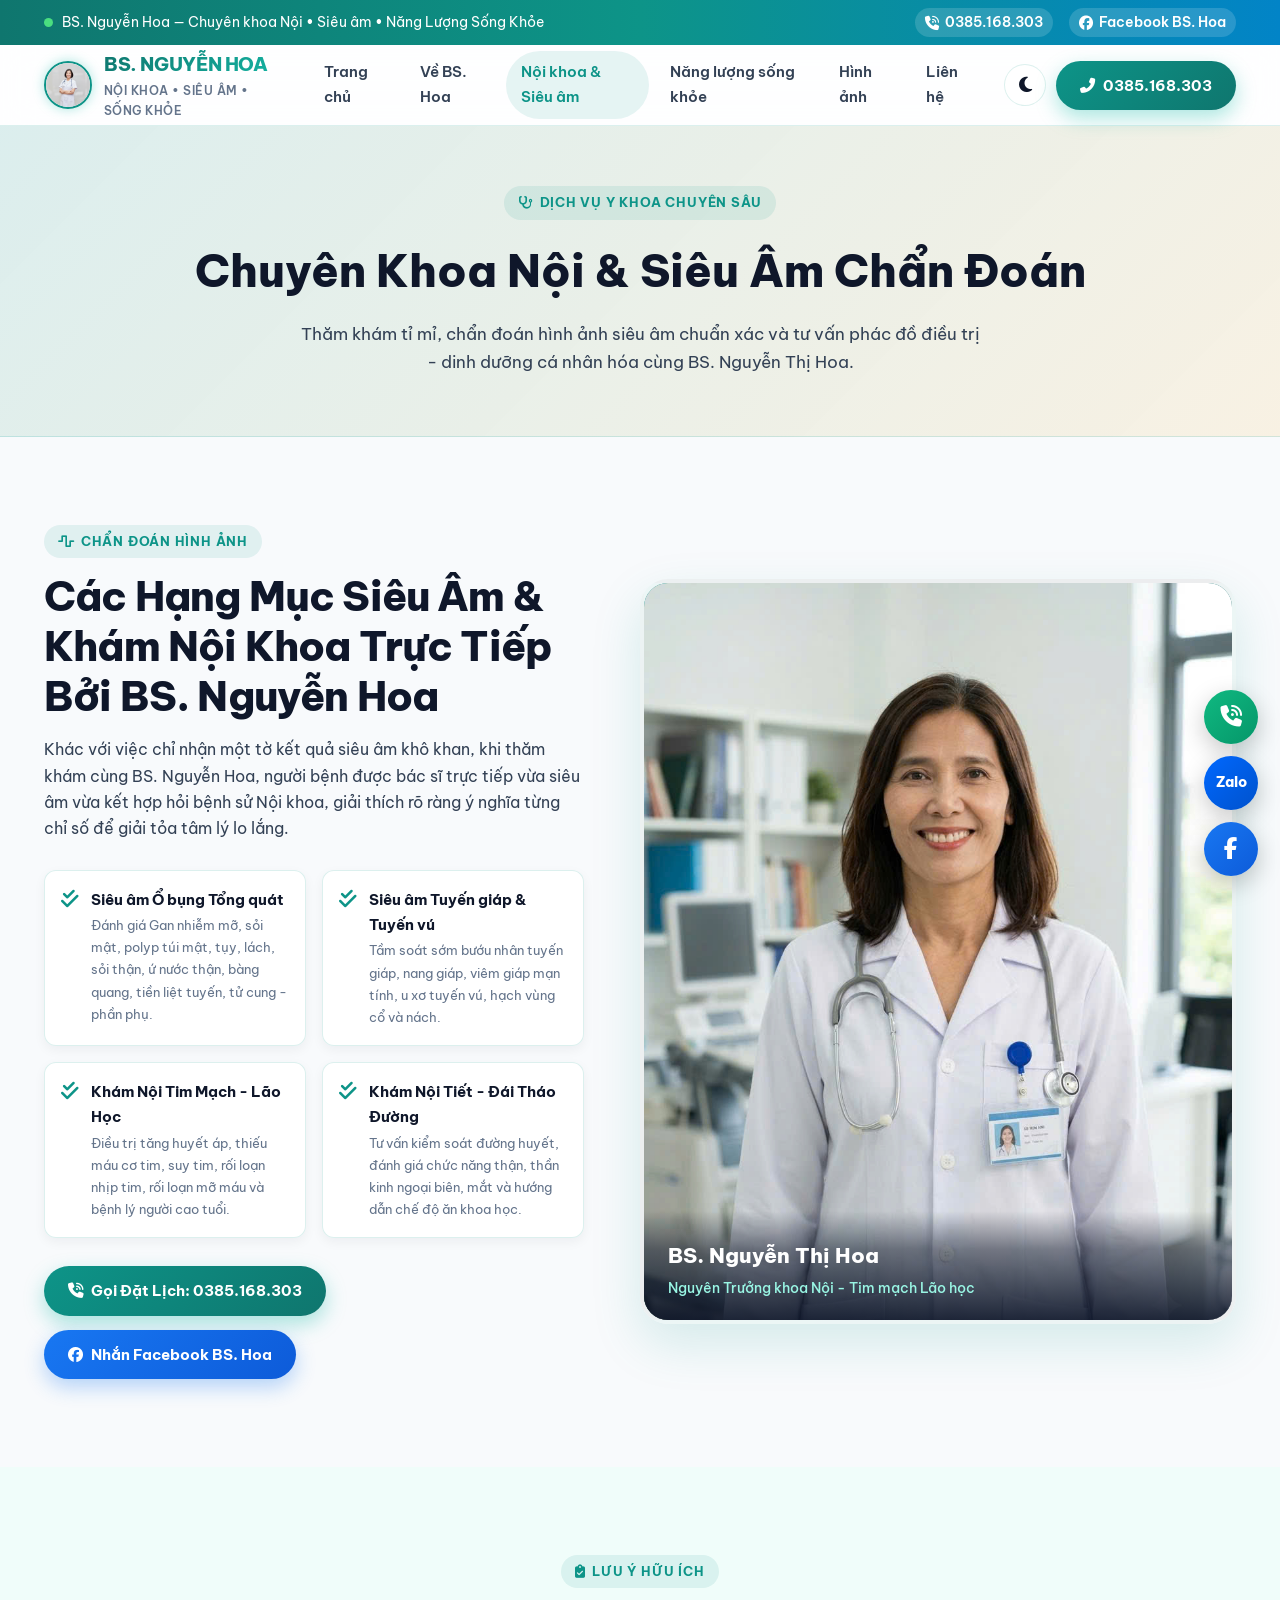
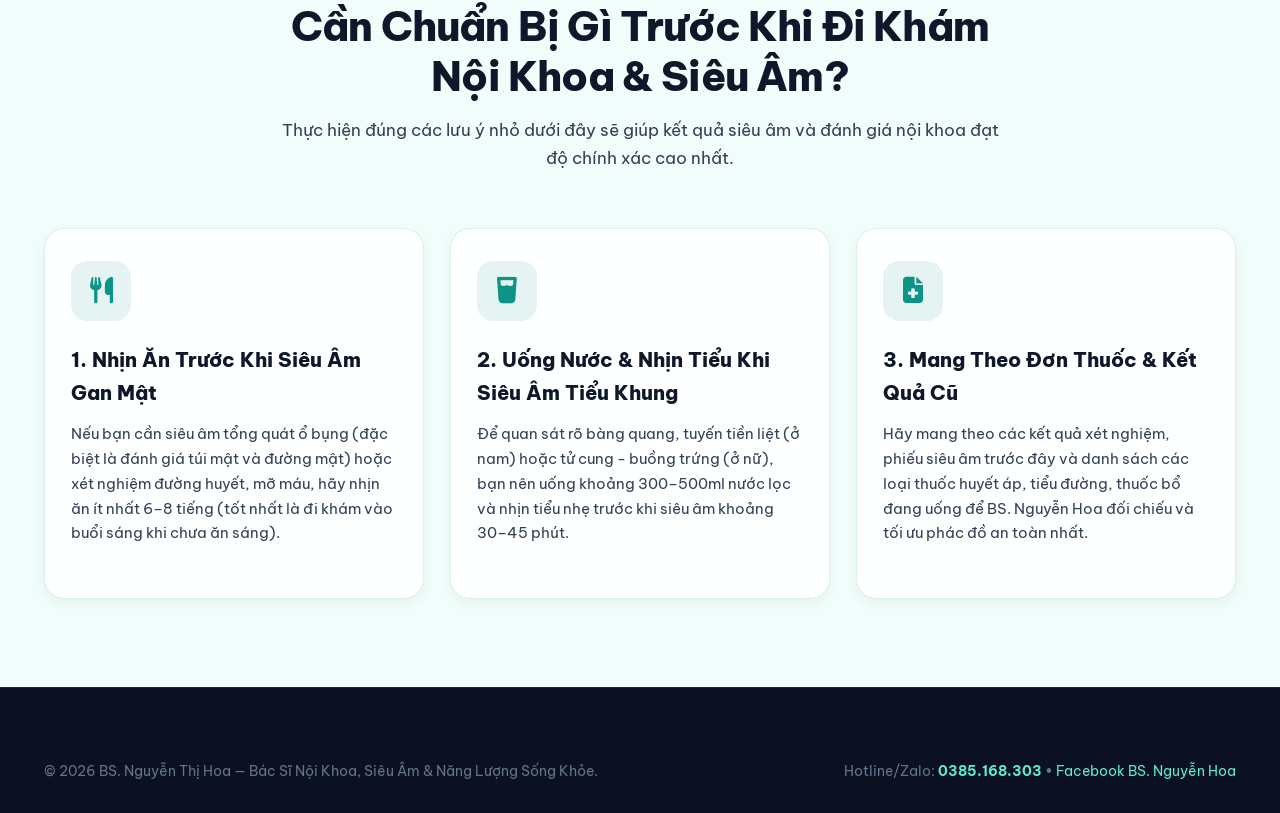
==== dich-vu.html @ d0545b0b "Khởi tạo website BS. Nguyễn Hoa - Bác sĩ Nội khoa, Siêu âm & Năng lượng sống khỏe" ====
<!DOCTYPE html>
<html lang="vi">
<head>
    <meta charset="UTF-8">
    <meta name="viewport" content="width=device-width, initial-scale=1.0">
    <title>Khám Nội Khoa & Siêu Âm Chẩn Đoán | BS. Nguyễn Hoa</title>
    <meta name="description" content="Chi tiết các dịch vụ Khám Nội khoa tổng quát, Tim mạch, Huyết áp, Tiểu đường và Siêu âm chẩn đoán chuyên sâu cùng BS. Nguyễn Thị Hoa. Liên hệ: 0385.168.303.">
    <link rel="preconnect" href="https://fonts.googleapis.com">
    <link rel="preconnect" href="https://fonts.gstatic.com" crossorigin>
    <link href="https://fonts.googleapis.com/css2?family=Be+Vietnam+Pro:ital,wght@0,400;0,500;0,600;0,700;0,800;1,400&display=swap" rel="stylesheet">
    <link rel="stylesheet" href="https://cdnjs.cloudflare.com/ajax/libs/font-awesome/6.5.1/css/all.min.css">
    <link rel="stylesheet" href="style.css">
</head>
<body>

    <div class="top-bar">
        <div class="container top-bar-inner">
            <div class="top-bar-left">
                <span><i class="pulse-dot"></i> BS. Nguyễn Hoa — Chuyên khoa Nội • Siêu âm • Năng Lượng Sống Khỏe</span>
            </div>
            <div class="top-bar-right">
                <a href="tel:0385168303" class="top-bar-link"><i class="fas fa-phone-volume"></i> 0385.168.303</a>
                <a href="https://www.facebook.com/nguyen.thi.hoa.527569/" target="_blank" rel="noopener" class="top-bar-link"><i class="fab fa-facebook"></i> Facebook BS. Hoa</a>
            </div>
        </div>
    </div>

    <header class="site-header">
        <div class="container nav-container">
            <a href="index.html" class="brand-logo">
                <img src="images/bs-hoa-avatar.png" onerror="this.onerror=null;this.src='images/bs-hoa-phong-kham.jpg';" alt="BS. Nguyễn Hoa" class="brand-avatar">
                <div class="brand-text">
                    <span class="brand-name">BS. NGUYỄN HOA</span>
                    <span class="brand-sub">Nội Khoa • Siêu Âm • Sống Khỏe</span>
                </div>
            </a>

            <nav class="nav-menu" id="navMenu">
                <a href="index.html" class="nav-link">Trang chủ</a>
                <a href="index.html#gioi-thieu" class="nav-link">Về BS. Hoa</a>
                <a href="dich-vu.html" class="nav-link active">Nội khoa & Siêu âm</a>
                <a href="nang-luong-song-khoe.html" class="nav-link">Năng lượng sống khỏe</a>
                <a href="index.html#thu-vien-anh" class="nav-link">Hình ảnh</a>
                <a href="lien-he.html" class="nav-link">Liên hệ</a>
            </nav>

            <div class="nav-actions">
                <button class="theme-toggle" id="themeToggle" aria-label="Đổi giao diện"><i class="fas fa-moon"></i></button>
                <a href="tel:0385168303" class="btn btn-primary"><i class="fas fa-phone-alt"></i> 0385.168.303</a>
                <button class="mobile-toggle" id="mobileToggle" aria-label="Mở menu"><i class="fas fa-bars"></i></button>
            </div>
        </div>
    </header>

    <section class="page-hero">
        <div class="container">
            <span class="section-tag"><i class="fas fa-stethoscope"></i> Dịch Vụ Y Khoa Chuyên Sâu</span>
            <h1>Chuyên Khoa Nội & Siêu Âm Chẩn Đoán</h1>
            <p>Thăm khám tỉ mỉ, chẩn đoán hình ảnh siêu âm chuẩn xác và tư vấn phác đồ điều trị - dinh dưỡng cá nhân hóa cùng BS. Nguyễn Thị Hoa.</p>
        </div>
    </section>

    <section class="section">
        <div class="container about-grid">
            <div>
                <div class="section-tag"><i class="fas fa-wave-square"></i> Chẩn Đoán Hình Ảnh</div>
                <h2 class="section-title">Các Hạng Mục Siêu Âm & Khám Nội Khoa Trực Tiếp Bởi BS. Nguyễn Hoa</h2>
                <p style="color:var(--text-secondary);margin-bottom:20px;">
                    Khác với việc chỉ nhận một tờ kết quả siêu âm khô khan, khi thăm khám cùng BS. Nguyễn Hoa, người bệnh được bác sĩ trực tiếp vừa siêu âm vừa kết hợp hỏi bệnh sử Nội khoa, giải thích rõ ràng ý nghĩa từng chỉ số để giải tỏa tâm lý lo lắng.
                </p>

                <div class="credentials-list">
                    <div class="credential-item">
                        <i class="fas fa-check-double"></i>
                        <div>
                            <h4>Siêu âm Ổ bụng Tổng quát</h4>
                            <p>Đánh giá Gan nhiễm mỡ, sỏi mật, polyp túi mật, tụy, lách, sỏi thận, ứ nước thận, bàng quang, tiền liệt tuyến, tử cung - phần phụ.</p>
                        </div>
                    </div>
                    <div class="credential-item">
                        <i class="fas fa-check-double"></i>
                        <div>
                            <h4>Siêu âm Tuyến giáp & Tuyến vú</h4>
                            <p>Tầm soát sớm bướu nhân tuyến giáp, nang giáp, viêm giáp mạn tính, u xơ tuyến vú, hạch vùng cổ và nách.</p>
                        </div>
                    </div>
                    <div class="credential-item">
                        <i class="fas fa-check-double"></i>
                        <div>
                            <h4>Khám Nội Tim Mạch - Lão Học</h4>
                            <p>Điều trị tăng huyết áp, thiếu máu cơ tim, suy tim, rối loạn nhịp tim, rối loạn mỡ máu và bệnh lý người cao tuổi.</p>
                        </div>
                    </div>
                    <div class="credential-item">
                        <i class="fas fa-check-double"></i>
                        <div>
                            <h4>Khám Nội Tiết - Đái Tháo Đường</h4>
                            <p>Tư vấn kiểm soát đường huyết, đánh giá chức năng thận, thần kinh ngoại biên, mắt và hướng dẫn chế độ ăn khoa học.</p>
                        </div>
                    </div>
                </div>

                <div style="display:flex;gap:14px;flex-wrap:wrap;margin-top:24px;">
                    <a href="tel:0385168303" class="btn btn-primary"><i class="fas fa-phone-volume"></i> Gọi Đặt Lịch: 0385.168.303</a>
                    <a href="https://www.facebook.com/nguyen.thi.hoa.527569/" target="_blank" rel="noopener" class="btn btn-facebook"><i class="fab fa-facebook"></i> Nhắn Facebook BS. Hoa</a>
                </div>
            </div>

            <div class="hero-main-card" data-lightbox data-caption="BS. Nguyễn Thị Hoa trực tiếp khám Nội khoa & Siêu âm">
                <img src="images/bs-hoa-phong-kham.jpg"
                     onerror="this.onerror=null;this.src='1794052593734_195212025402495909_3256013609035441727_4cf22b727aa8ab759ecc91ae0fe06e03.jpg';"
                     alt="BS. Nguyễn Hoa khám bệnh">
                <div class="hero-caption-overlay">
                    <h3>BS. Nguyễn Thị Hoa</h3>
                    <p>Nguyên Trưởng khoa Nội - Tim mạch Lão học</p>
                </div>
            </div>
        </div>
    </section>

    <section class="section section-alt">
        <div class="container">
            <div class="section-header">
                <div class="section-tag"><i class="fas fa-clipboard-check"></i> Lưu Ý Hữu Ích</div>
                <h2 class="section-title">Cần Chuẩn Bị Gì Trước Khi Đi Khám Nội Khoa & Siêu Âm?</h2>
                <p class="section-desc">Thực hiện đúng các lưu ý nhỏ dưới đây sẽ giúp kết quả siêu âm và đánh giá nội khoa đạt độ chính xác cao nhất.</p>
            </div>

            <div class="services-grid">
                <div class="service-card">
                    <div class="service-icon"><i class="fas fa-utensils"></i></div>
                    <h3>1. Nhịn Ăn Trước Khi Siêu Âm Gan Mật</h3>
                    <p>Nếu bạn cần siêu âm tổng quát ổ bụng (đặc biệt là đánh giá túi mật và đường mật) hoặc xét nghiệm đường huyết, mỡ máu, hãy nhịn ăn ít nhất 6–8 tiếng (tốt nhất là đi khám vào buổi sáng khi chưa ăn sáng).</p>
                </div>

                <div class="service-card">
                    <div class="service-icon"><i class="fas fa-glass-water"></i></div>
                    <h3>2. Uống Nước & Nhịn Tiểu Khi Siêu Âm Tiểu Khung</h3>
                    <p>Để quan sát rõ bàng quang, tuyến tiền liệt (ở nam) hoặc tử cung - buồng trứng (ở nữ), bạn nên uống khoảng 300–500ml nước lọc và nhịn tiểu nhẹ trước khi siêu âm khoảng 30–45 phút.</p>
                </div>

                <div class="service-card">
                    <div class="service-icon"><i class="fas fa-file-medical"></i></div>
                    <h3>3. Mang Theo Đơn Thuốc & Kết Quả Cũ</h3>
                    <p>Hãy mang theo các kết quả xét nghiệm, phiếu siêu âm trước đây và danh sách các loại thuốc huyết áp, tiểu đường, thuốc bổ đang uống để BS. Nguyễn Hoa đối chiếu và tối ưu phác đồ an toàn nhất.</p>
                </div>
            </div>
        </div>
    </section>

    <footer class="site-footer">
        <div class="container">
            <div class="footer-bottom" style="border-top:none;padding-top:0;">
                <span>© 2026 BS. Nguyễn Thị Hoa — Bác Sĩ Nội Khoa, Siêu Âm & Năng Lượng Sống Khỏe.</span>
                <span>Hotline/Zalo: <a href="tel:0385168303" style="color:#5eead4;font-weight:700;">0385.168.303</a> • <a href="https://www.facebook.com/nguyen.thi.hoa.527569/" target="_blank" rel="noopener" style="color:#5eead4;">Facebook BS. Nguyễn Hoa</a></span>
            </div>
        </div>
    </footer>

    <div class="floating-contact">
        <a href="tel:0385168303" class="float-btn phone" aria-label="Gọi điện"><i class="fas fa-phone-volume"></i><span class="float-tooltip">Gọi ngay: 0385.168.303</span></a>
        <a href="https://zalo.me/0385168303" target="_blank" rel="noopener" class="float-btn zalo" aria-label="Chat Zalo">Zalo<span class="float-tooltip">Nhắn Zalo: 0385.168.303</span></a>
        <a href="https://www.facebook.com/nguyen.thi.hoa.527569/" target="_blank" rel="noopener" class="float-btn fb" aria-label="Facebook"><i class="fab fa-facebook-f"></i><span class="float-tooltip">Facebook BS. Nguyễn Hoa</span></a>
    </div>

    <div class="lightbox-modal" id="lightboxModal">
        <div class="lightbox-content">
            <button class="lightbox-close" id="lightboxClose"><i class="fas fa-times"></i></button>
            <img src="" alt="BS. Nguyễn Hoa" id="lightboxImg">
            <div class="lightbox-caption" id="lightboxCaption"></div>
        </div>
    </div>

    <script src="script.js"></script>
</body>
</html>
---- style.css ----
/* ==========================================================================
   BS. NGUYỄN HOA - BÁC SĨ NỘI KHOA & SIÊU ÂM | NĂNG LƯỢNG SỐNG KHỎE
   Modern, Dynamic, GitHub Pages Compatible Stylesheet
   ========================================================================== */

:root {
    /* Primary Medical & Vitality Palette */
    --primary: #0d9488;
    --primary-dark: #0f766e;
    --primary-light: #14b8a6;
    --primary-soft: rgba(13, 148, 136, 0.1);
    --primary-glow: rgba(20, 184, 166, 0.35);

    /* Accent Vitality Sun / Warm Energy */
    --accent: #f59e0b;
    --accent-dark: #d97706;
    --accent-light: #fbbf24;
    --accent-soft: rgba(245, 158, 11, 0.14);

    /* Secondary Heart / Care Coral */
    --coral: #f43f5e;
    --blue-fb: #1877f2;
    --zalo-blue: #0068ff;

    /* Light Mode Neutral Surfaces */
    --bg-main: #f8fafc;
    --bg-alt: #f0fdfa;
    --bg-card: rgba(255, 255, 255, 0.92);
    --bg-glass: rgba(255, 255, 255, 0.82);
    --text-main: #0f172a;
    --text-secondary: #334155;
    --text-muted: #64748b;
    --border-color: rgba(13, 148, 136, 0.14);

    /* Shadows & Radius */
    --shadow-sm: 0 4px 12px rgba(15, 23, 42, 0.05);
    --shadow-md: 0 12px 32px rgba(15, 23, 42, 0.08);
    --shadow-lg: 0 20px 50px rgba(13, 148, 136, 0.15);
    --radius-sm: 12px;
    --radius-md: 20px;
    --radius-lg: 28px;
    --radius-full: 9999px;
    --transition: all 0.35s cubic-bezier(0.16, 1, 0.3, 1);
}

[data-theme="dark"] {
    --bg-main: #0b1120;
    --bg-alt: #0f172a;
    --bg-card: rgba(30, 41, 59, 0.88);
    --bg-glass: rgba(15, 23, 42, 0.85);
    --text-main: #f8fafc;
    --text-secondary: #cbd5e1;
    --text-muted: #94a3b8;
    --border-color: rgba(20, 184, 166, 0.22);
    --shadow-sm: 0 4px 12px rgba(0, 0, 0, 0.25);
    --shadow-md: 0 12px 32px rgba(0, 0, 0, 0.4);
    --shadow-lg: 0 20px 50px rgba(13, 148, 136, 0.25);
}

* {
    margin: 0;
    padding: 0;
    box-sizing: border-box;
}

html {
    scroll-behavior: smooth;
    font-size: 16px;
}

body {
    font-family: 'Be Vietnam Pro', -apple-system, BlinkMacSystemFont, 'Segoe UI', Roboto, sans-serif;
    background-color: var(--bg-main);
    color: var(--text-main);
    line-height: 1.65;
    overflow-x: hidden;
    transition: background-color 0.3s ease, color 0.3s ease;
}

a {
    text-decoration: none;
    color: inherit;
    transition: var(--transition);
}

ul {
    list-style: none;
}

img {
    max-width: 100%;
    height: auto;
    display: block;
}

.container {
    width: 100%;
    max-width: 1240px;
    margin: 0 auto;
    padding: 0 24px;
}

/* ==========================================================================
   TOP ANNOUNCEMENT BAR
   ========================================================================== */
.top-bar {
    background: linear-gradient(90deg, #0f766e 0%, #0d9488 50%, #0284c7 100%);
    color: #ffffff;
    font-size: 0.88rem;
    padding: 8px 0;
    position: relative;
    z-index: 1001;
}

.top-bar-inner {
    display: flex;
    justify-content: space-between;
    align-items: center;
    flex-wrap: wrap;
    gap: 10px;
}

.top-bar-left {
    display: flex;
    align-items: center;
    gap: 18px;
    flex-wrap: wrap;
}

.pulse-dot {
    display: inline-block;
    width: 9px;
    height: 9px;
    background-color: #4ade80;
    border-radius: 50%;
    margin-right: 6px;
    box-shadow: 0 0 0 rgba(74, 222, 128, 0.7);
    animation: pulseGreen 2s infinite;
}

@keyframes pulseGreen {
    0% { box-shadow: 0 0 0 0 rgba(74, 222, 128, 0.7); }
    70% { box-shadow: 0 0 0 8px rgba(74, 222, 128, 0); }
    100% { box-shadow: 0 0 0 0 rgba(74, 222, 128, 0); }
}

.top-bar-right {
    display: flex;
    align-items: center;
    gap: 16px;
}

.top-bar-link {
    display: inline-flex;
    align-items: center;
    gap: 6px;
    color: #fff;
    font-weight: 600;
    padding: 3px 10px;
    border-radius: var(--radius-full);
    background: rgba(255, 255, 255, 0.15);
}

.top-bar-link:hover {
    background: rgba(255, 255, 255, 0.28);
    transform: translateY(-1px);
}

/* ==========================================================================
   HEADER & NAVIGATION
   ========================================================================== */
.site-header {
    position: sticky;
    top: 0;
    z-index: 1000;
    background: var(--bg-glass);
    backdrop-filter: blur(16px);
    -webkit-backdrop-filter: blur(16px);
    border-bottom: 1px solid var(--border-color);
    transition: var(--transition);
}

.site-header.scrolled {
    box-shadow: var(--shadow-md);
}

.nav-container {
    display: flex;
    align-items: center;
    justify-content: space-between;
    height: 80px;
    gap: 20px;
}

.brand-logo {
    display: flex;
    align-items: center;
    gap: 12px;
}

.brand-avatar {
    width: 48px;
    height: 48px;
    border-radius: 50%;
    object-fit: cover;
    border: 2.5px solid var(--primary);
    box-shadow: 0 0 12px var(--primary-glow);
}

.brand-text {
    display: flex;
    flex-direction: column;
}

.brand-name {
    font-size: 1.2rem;
    font-weight: 800;
    letter-spacing: -0.02em;
    background: linear-gradient(135deg, var(--primary-dark), var(--primary-light));
    -webkit-background-clip: text;
    -webkit-text-fill-color: transparent;
}

[data-theme="dark"] .brand-name {
    background: linear-gradient(135deg, #2dd4bf, #fbbf24);
    -webkit-background-clip: text;
    -webkit-text-fill-color: transparent;
}

.brand-sub {
    font-size: 0.76rem;
    font-weight: 600;
    color: var(--text-muted);
    text-transform: uppercase;
    letter-spacing: 0.04em;
}

.nav-menu {
    display: flex;
    align-items: center;
    gap: 6px;
}

.nav-link {
    padding: 9px 15px;
    border-radius: var(--radius-full);
    font-weight: 600;
    font-size: 0.94rem;
    color: var(--text-secondary);
    position: relative;
}

.nav-link:hover,
.nav-link.active {
    color: var(--primary);
    background: var(--primary-soft);
}

.nav-actions {
    display: flex;
    align-items: center;
    gap: 10px;
}

.theme-toggle {
    width: 42px;
    height: 42px;
    border-radius: 50%;
    border: 1px solid var(--border-color);
    background: var(--bg-card);
    color: var(--text-main);
    cursor: pointer;
    display: inline-flex;
    align-items: center;
    justify-content: center;
    font-size: 1.1rem;
    transition: var(--transition);
}

.theme-toggle:hover {
    border-color: var(--primary);
    color: var(--primary);
    transform: rotate(15deg);
}

.btn {
    display: inline-flex;
    align-items: center;
    justify-content: center;
    gap: 8px;
    padding: 12px 24px;
    border-radius: var(--radius-full);
    font-weight: 700;
    font-size: 0.95rem;
    cursor: pointer;
    border: none;
    transition: var(--transition);
    white-space: nowrap;
}

.btn-primary {
    background: linear-gradient(135deg, var(--primary) 0%, var(--primary-dark) 100%);
    color: #ffffff;
    box-shadow: 0 8px 20px var(--primary-glow);
}

.btn-primary:hover {
    transform: translateY(-2px);
    box-shadow: 0 12px 28px var(--primary-glow);
    filter: brightness(1.06);
}

.btn-accent {
    background: linear-gradient(135deg, var(--accent) 0%, var(--accent-dark) 100%);
    color: #ffffff;
    box-shadow: 0 8px 20px rgba(245, 158, 11, 0.32);
}

.btn-accent:hover {
    transform: translateY(-2px);
    box-shadow: 0 12px 28px rgba(245, 158, 11, 0.45);
}

.btn-facebook {
    background: linear-gradient(135deg, #1877f2 0%, #0d5bd9 100%);
    color: #ffffff;
    box-shadow: 0 8px 20px rgba(24, 119, 242, 0.3);
}

.btn-facebook:hover {
    transform: translateY(-2px);
    box-shadow: 0 12px 28px rgba(24, 119, 242, 0.45);
}

.btn-outline {
    background: var(--bg-card);
    color: var(--primary);
    border: 2px solid var(--primary);
}

.btn-outline:hover {
    background: var(--primary);
    color: #ffffff;
    transform: translateY(-2px);
}

.mobile-toggle {
    display: none;
    width: 42px;
    height: 42px;
    border-radius: 10px;
    border: 1px solid var(--border-color);
    background: var(--bg-card);
    color: var(--text-main);
    font-size: 1.3rem;
    cursor: pointer;
    align-items: center;
    justify-content: center;
}

/* ==========================================================================
   HERO SECTION
   ========================================================================== */
.hero-section {
    position: relative;
    padding: 72px 0 90px;
    overflow: hidden;
    background:
        radial-gradient(circle at 12% 20%, rgba(20, 184, 166, 0.14) 0%, transparent 45%),
        radial-gradient(circle at 88% 30%, rgba(245, 158, 11, 0.13) 0%, transparent 45%),
        linear-gradient(180deg, var(--bg-alt) 0%, var(--bg-main) 100%);
}

.hero-bg-wave {
    position: absolute;
    inset: 0;
    pointer-events: none;
    opacity: 0.4;
    background-image: radial-gradient(var(--primary) 1px, transparent 1px);
    background-size: 32px 32px;
    mask-image: linear-gradient(to bottom, rgba(0,0,0,0.4), transparent);
    -webkit-mask-image: linear-gradient(to bottom, rgba(0,0,0,0.4), transparent);
}

.hero-grid {
    display: grid;
    grid-template-columns: 1.15fr 0.85fr;
    gap: 54px;
    align-items: center;
    position: relative;
    z-index: 2;
}

.hero-badge {
    display: inline-flex;
    align-items: center;
    gap: 8px;
    padding: 8px 16px;
    border-radius: var(--radius-full);
    background: var(--bg-card);
    border: 1px solid var(--border-color);
    box-shadow: var(--shadow-sm);
    font-size: 0.88rem;
    font-weight: 700;
    color: var(--primary);
    margin-bottom: 22px;
}

.hero-title {
    font-size: clamp(2.2rem, 4.2vw, 3.5rem);
    font-weight: 800;
    line-height: 1.18;
    letter-spacing: -0.025em;
    margin-bottom: 20px;
}

.hero-title .highlight {
    background: linear-gradient(135deg, var(--primary) 0%, #0284c7 50%, var(--accent) 100%);
    -webkit-background-clip: text;
    -webkit-text-fill-color: transparent;
}

.hero-subtitle {
    font-size: 1.12rem;
    color: var(--text-secondary);
    margin-bottom: 28px;
    max-width: 620px;
}

.hero-pillars {
    display: flex;
    flex-wrap: wrap;
    gap: 10px;
    margin-bottom: 32px;
}

.pillar-chip {
    display: inline-flex;
    align-items: center;
    gap: 7px;
    padding: 8px 15px;
    border-radius: var(--radius-full);
    background: var(--bg-card);
    border: 1px solid var(--border-color);
    font-size: 0.88rem;
    font-weight: 600;
    color: var(--text-secondary);
    box-shadow: var(--shadow-sm);
}

.pillar-chip i {
    color: var(--primary);
}

.hero-cta-group {
    display: flex;
    flex-wrap: wrap;
    gap: 14px;
    margin-bottom: 38px;
}

.hero-stats {
    display: grid;
    grid-template-columns: repeat(3, 1fr);
    gap: 18px;
    padding-top: 26px;
    border-top: 1px solid var(--border-color);
}

.stat-item {
    background: var(--bg-card);
    padding: 16px 18px;
    border-radius: var(--radius-md);
    border: 1px solid var(--border-color);
    box-shadow: var(--shadow-sm);
}

.stat-number {
    font-size: 1.65rem;
    font-weight: 800;
    color: var(--primary);
    line-height: 1.1;
    margin-bottom: 4px;
}

.stat-label {
    font-size: 0.84rem;
    color: var(--text-muted);
    font-weight: 600;
}

/* Hero Visual Showcase */
.hero-visual {
    position: relative;
}

.hero-main-card {
    position: relative;
    border-radius: var(--radius-lg);
    overflow: hidden;
    box-shadow: var(--shadow-lg);
    border: 4px solid var(--bg-card);
    aspect-ratio: 4 / 5;
    background: linear-gradient(145deg, #0d9488, #0f172a);
}

.hero-main-card img {
    width: 100%;
    height: 100%;
    object-fit: cover;
    object-position: center top;
    transition: transform 0.7s ease;
}

.hero-main-card:hover img {
    transform: scale(1.04);
}

.hero-caption-overlay {
    position: absolute;
    bottom: 0;
    left: 0;
    right: 0;
    padding: 28px 24px 20px;
    background: linear-gradient(to top, rgba(15, 23, 42, 0.92) 0%, rgba(15, 23, 42, 0.5) 65%, transparent 100%);
    color: #fff;
}

.hero-caption-overlay h3 {
    font-size: 1.3rem;
    font-weight: 800;
    margin-bottom: 4px;
}

.hero-caption-overlay p {
    font-size: 0.88rem;
    color: #99f6e4;
    font-weight: 500;
}

.floating-badge {
    position: absolute;
    background: var(--bg-card);
    backdrop-filter: blur(12px);
    padding: 12px 16px;
    border-radius: var(--radius-md);
    box-shadow: var(--shadow-md);
    border: 1px solid var(--border-color);
    display: flex;
    align-items: center;
    gap: 12px;
    z-index: 3;
    animation: floatSlow 4.5s ease-in-out infinite;
}

.floating-badge.badge-top-left {
    top: 24px;
    left: -26px;
}

.floating-badge.badge-bottom-right {
    bottom: 95px;
    right: -24px;
    animation-delay: 2s;
}

@keyframes floatSlow {
    0%, 100% { transform: translateY(0px); }
    50% { transform: translateY(-8px); }
}

.badge-icon {
    width: 42px;
    height: 42px;
    border-radius: 12px;
    display: flex;
    align-items: center;
    justify-content: center;
    font-size: 1.25rem;
    flex-shrink: 0;
}

.badge-icon.teal {
    background: var(--primary-soft);
    color: var(--primary);
}

.badge-icon.amber {
    background: var(--accent-soft);
    color: var(--accent-dark);
}

.badge-info strong {
    display: block;
    font-size: 0.9rem;
    color: var(--text-main);
}

.badge-info span {
    font-size: 0.78rem;
    color: var(--text-muted);
}

/* ==========================================================================
   SECTION HEADERS & COMMON LAYOUT
   ========================================================================== */
.section {
    padding: 88px 0;
    position: relative;
}

.section-alt {
    background-color: var(--bg-alt);
}

.section-header {
    text-align: center;
    max-width: 720px;
    margin: 0 auto 56px;
}

.section-tag {
    display: inline-flex;
    align-items: center;
    gap: 6px;
    padding: 6px 14px;
    border-radius: var(--radius-full);
    background: var(--primary-soft);
    color: var(--primary);
    font-weight: 700;
    font-size: 0.82rem;
    text-transform: uppercase;
    letter-spacing: 0.06em;
    margin-bottom: 14px;
}

.section-title {
    font-size: clamp(1.85rem, 3.2vw, 2.6rem);
    font-weight: 800;
    line-height: 1.22;
    margin-bottom: 14px;
    letter-spacing: -0.02em;
}

.section-desc {
    color: var(--text-secondary);
    font-size: 1.05rem;
}

/* ==========================================================================
   ABOUT / STORY SECTION
   ========================================================================== */
.about-grid {
    display: grid;
    grid-template-columns: 0.95fr 1.05fr;
    gap: 56px;
    align-items: center;
}

.about-collage {
    display: grid;
    grid-template-columns: repeat(2, 1fr);
    gap: 18px;
    position: relative;
}

.collage-card {
    border-radius: var(--radius-md);
    overflow: hidden;
    box-shadow: var(--shadow-md);
    border: 3px solid var(--bg-card);
    position: relative;
    cursor: pointer;
}

.collage-card img {
    width: 100%;
    height: 270px;
    object-fit: cover;
    object-position: center top;
    transition: transform 0.5s ease;
}

.collage-card:hover img {
    transform: scale(1.06);
}

.collage-card.tall {
    transform: translateY(24px);
}

.quote-box {
    margin: 24px 0;
    padding: 22px 26px;
    border-radius: var(--radius-md);
    background: linear-gradient(135deg, var(--primary-soft), var(--accent-soft));
    border-left: 4px solid var(--primary);
    font-style: italic;
    color: var(--text-main);
    font-weight: 500;
}

.credentials-list {
    display: grid;
    grid-template-columns: repeat(2, 1fr);
    gap: 16px;
    margin: 28px 0;
}

.credential-item {
    display: flex;
    align-items: flex-start;
    gap: 12px;
    background: var(--bg-card);
    padding: 16px;
    border-radius: var(--radius-sm);
    border: 1px solid var(--border-color);
    box-shadow: var(--shadow-sm);
}

.credential-item i {
    color: var(--primary);
    font-size: 1.25rem;
    margin-top: 2px;
}

.credential-item h4 {
    font-size: 0.96rem;
    font-weight: 700;
    margin-bottom: 3px;
}

.credential-item p {
    font-size: 0.84rem;
    color: var(--text-muted);
}

/* ==========================================================================
   SERVICES (NỘI KHOA & SIÊU ÂM)
   ========================================================================== */
.services-grid {
    display: grid;
    grid-template-columns: repeat(3, 1fr);
    gap: 26px;
}

.service-card {
    background: var(--bg-card);
    border: 1px solid var(--border-color);
    border-radius: var(--radius-md);
    padding: 32px 26px;
    box-shadow: var(--shadow-sm);
    transition: var(--transition);
    position: relative;
    overflow: hidden;
    display: flex;
    flex-direction: column;
}

.service-card::before {
    content: '';
    position: absolute;
    top: 0;
    left: 0;
    width: 100%;
    height: 4px;
    background: linear-gradient(90deg, var(--primary), var(--accent));
    transform: scaleX(0);
    transform-origin: left;
    transition: transform 0.35s ease;
}

.service-card:hover {
    transform: translateY(-8px);
    box-shadow: var(--shadow-lg);
    border-color: var(--primary-light);
}

.service-card:hover::before {
    transform: scaleX(1);
}

.service-icon {
    width: 60px;
    height: 60px;
    border-radius: 16px;
    background: var(--primary-soft);
    color: var(--primary);
    display: flex;
    align-items: center;
    justify-content: center;
    font-size: 1.65rem;
    margin-bottom: 22px;
    transition: var(--transition);
}

.service-card:hover .service-icon {
    background: var(--primary);
    color: #fff;
    transform: scale(1.08);
}

.service-card h3 {
    font-size: 1.28rem;
    font-weight: 800;
    margin-bottom: 12px;
}

.service-card p {
    color: var(--text-secondary);
    font-size: 0.94rem;
    margin-bottom: 20px;
    flex-grow: 1;
}

.service-features {
    border-top: 1px dashed var(--border-color);
    padding-top: 16px;
    display: flex;
    flex-direction: column;
    gap: 8px;
}

.service-features li {
    display: flex;
    align-items: center;
    gap: 8px;
    font-size: 0.88rem;
    color: var(--text-secondary);
    font-weight: 500;
}

.service-features li i {
    color: var(--primary);
    font-size: 0.85rem;
}

/* ==========================================================================
   WELLNESS ENERGY ("NĂNG LƯỢNG SỐNG KHỎE")
   ========================================================================== */
.filter-tabs {
    display: flex;
    justify-content: center;
    flex-wrap: wrap;
    gap: 10px;
    margin-bottom: 40px;
}

.filter-btn {
    padding: 10px 20px;
    border-radius: var(--radius-full);
    border: 1px solid var(--border-color);
    background: var(--bg-card);
    color: var(--text-secondary);
    font-weight: 700;
    font-size: 0.9rem;
    cursor: pointer;
    transition: var(--transition);
}

.filter-btn.active,
.filter-btn:hover {
    background: var(--primary);
    color: #fff;
    border-color: var(--primary);
    box-shadow: 0 6px 16px var(--primary-glow);
}

.wellness-grid {
    display: grid;
    grid-template-columns: repeat(3, 1fr);
    gap: 26px;
}

.wellness-card {
    background: var(--bg-card);
    border-radius: var(--radius-md);
    border: 1px solid var(--border-color);
    overflow: hidden;
    box-shadow: var(--shadow-sm);
    transition: var(--transition);
    display: flex;
    flex-direction: column;
}

.wellness-card:hover {
    transform: translateY(-6px);
    box-shadow: var(--shadow-md);
}

.wellness-card-header {
    padding: 24px 24px 16px;
    display: flex;
    align-items: center;
    justify-content: space-between;
}

.wellness-badge {
    padding: 5px 12px;
    border-radius: var(--radius-full);
    font-size: 0.78rem;
    font-weight: 700;
    background: var(--primary-soft);
    color: var(--primary);
}

.wellness-badge.mind {
    background: var(--accent-soft);
    color: var(--accent-dark);
}

.wellness-card-body {
    padding: 0 24px 24px;
    flex-grow: 1;
    display: flex;
    flex-direction: column;
}

.wellness-card-body h3 {
    font-size: 1.2rem;
    font-weight: 800;
    margin-bottom: 10px;
    line-height: 1.35;
}

.wellness-card-body p {
    font-size: 0.93rem;
    color: var(--text-secondary);
    margin-bottom: 18px;
    flex-grow: 1;
}

.wellness-tip-box {
    background: var(--bg-alt);
    padding: 12px 14px;
    border-radius: var(--radius-sm);
    font-size: 0.85rem;
    color: var(--text-secondary);
    border-left: 3px solid var(--accent);
}

/* ==========================================================================
   INTERACTIVE BMI & HEALTH CHECK TOOL
   ========================================================================== */
.bmi-wrapper {
    background: linear-gradient(135deg, #0f766e 0%, #0f172a 100%);
    border-radius: var(--radius-lg);
    padding: 48px;
    color: #fff;
    box-shadow: var(--shadow-lg);
    display: grid;
    grid-template-columns: 1fr 1fr;
    gap: 44px;
    align-items: center;
}

.bmi-content h2 {
    font-size: clamp(1.7rem, 2.8vw, 2.3rem);
    font-weight: 800;
    margin-bottom: 14px;
}

.bmi-content p {
    color: #cbd5e1;
    margin-bottom: 24px;
}

.bmi-form-card {
    background: rgba(255, 255, 255, 0.1);
    backdrop-filter: blur(14px);
    padding: 30px;
    border-radius: var(--radius-md);
    border: 1px solid rgba(255, 255, 255, 0.18);
}

.form-row {
    display: grid;
    grid-template-columns: 1fr 1fr;
    gap: 16px;
    margin-bottom: 16px;
}

.form-group label {
    display: block;
    font-size: 0.86rem;
    font-weight: 600;
    margin-bottom: 6px;
    color: #e2e8f0;
}

.form-control {
    width: 100%;
    padding: 12px 16px;
    border-radius: var(--radius-sm);
    border: 1px solid rgba(255, 255, 255, 0.25);
    background: rgba(15, 23, 42, 0.55);
    color: #fff;
    font-size: 0.96rem;
    font-family: inherit;
    outline: none;
    transition: var(--transition);
}

.form-control:focus {
    border-color: var(--accent-light);
    background: rgba(15, 23, 42, 0.8);
}

.bmi-result {
    margin-top: 18px;
    padding: 16px;
    border-radius: var(--radius-sm);
    background: rgba(15, 23, 42, 0.7);
    border-left: 4px solid var(--accent-light);
    display: none;
}

.bmi-result.show {
    display: block;
    animation: fadeIn 0.35s ease;
}

@keyframes fadeIn {
    from { opacity: 0; transform: translateY(6px); }
    to { opacity: 1; transform: translateY(0); }
}

/* ==========================================================================
   GALLERY SECTION
   ========================================================================== */
.gallery-grid {
    display: grid;
    grid-template-columns: repeat(3, 1fr);
    gap: 22px;
}

.gallery-item {
    position: relative;
    border-radius: var(--radius-md);
    overflow: hidden;
    aspect-ratio: 4 / 4.6;
    box-shadow: var(--shadow-md);
    cursor: pointer;
    border: 3px solid var(--bg-card);
}

.gallery-item img {
    width: 100%;
    height: 100%;
    object-fit: cover;
    object-position: center top;
    transition: transform 0.6s ease;
}

.gallery-item:hover img {
    transform: scale(1.07);
}

.gallery-overlay {
    position: absolute;
    inset: 0;
    background: linear-gradient(to top, rgba(15, 23, 42, 0.88) 0%, rgba(15, 23, 42, 0.2) 55%, transparent 100%);
    display: flex;
    flex-direction: column;
    justify-content: flex-end;
    padding: 22px;
    color: #fff;
    opacity: 0.94;
    transition: var(--transition);
}

.gallery-overlay span {
    font-size: 0.78rem;
    text-transform: uppercase;
    letter-spacing: 0.06em;
    color: #5eead4;
    font-weight: 700;
    margin-bottom: 4px;
}

.gallery-overlay h4 {
    font-size: 1.08rem;
    font-weight: 700;
}

/* ==========================================================================
   CONTACT & APPOINTMENT SECTION
   ========================================================================== */
.contact-grid {
    display: grid;
    grid-template-columns: 1fr 1.1fr;
    gap: 42px;
    align-items: stretch;
}

.contact-info-card {
    background: linear-gradient(145deg, #0d9488 0%, #0f766e 55%, #0f172a 100%);
    color: #fff;
    border-radius: var(--radius-lg);
    padding: 40px;
    display: flex;
    flex-direction: column;
    justify-content: space-between;
    box-shadow: var(--shadow-lg);
}

.contact-methods {
    display: flex;
    flex-direction: column;
    gap: 18px;
    margin: 28px 0;
}

.contact-method-item {
    display: flex;
    align-items: center;
    gap: 16px;
    padding: 16px 20px;
    border-radius: var(--radius-md);
    background: rgba(255, 255, 255, 0.12);
    border: 1px solid rgba(255, 255, 255, 0.18);
    transition: var(--transition);
}

.contact-method-item:hover {
    background: rgba(255, 255, 255, 0.22);
    transform: translateX(6px);
}

.method-icon {
    width: 48px;
    height: 48px;
    border-radius: 14px;
    background: #fff;
    color: var(--primary-dark);
    display: flex;
    align-items: center;
    justify-content: center;
    font-size: 1.35rem;
    flex-shrink: 0;
}

.method-details span {
    display: block;
    font-size: 0.82rem;
    color: #ccfbf1;
}

.method-details strong {
    font-size: 1.15rem;
    font-weight: 800;
    color: #fff;
    word-break: break-word;
}

.contact-form-card {
    background: var(--bg-card);
    border: 1px solid var(--border-color);
    border-radius: var(--radius-lg);
    padding: 40px;
    box-shadow: var(--shadow-md);
}

.contact-form-card h3 {
    font-size: 1.5rem;
    font-weight: 800;
    margin-bottom: 8px;
}

.contact-form-card > p {
    color: var(--text-secondary);
    margin-bottom: 24px;
    font-size: 0.95rem;
}

.light-input {
    width: 100%;
    padding: 13px 16px;
    border-radius: var(--radius-sm);
    border: 1px solid var(--border-color);
    background: var(--bg-main);
    color: var(--text-main);
    font-size: 0.95rem;
    font-family: inherit;
    margin-bottom: 16px;
    transition: var(--transition);
}

.light-input:focus {
    outline: none;
    border-color: var(--primary);
    box-shadow: 0 0 0 3px var(--primary-soft);
}

/* ==========================================================================
   PAGE HERO (FOR SUBPAGES)
   ========================================================================== */
.page-hero {
    padding: 60px 0;
    background: linear-gradient(135deg, rgba(13, 148, 136, 0.12) 0%, rgba(245, 158, 11, 0.1) 100%);
    border-bottom: 1px solid var(--border-color);
    text-align: center;
}

.page-hero h1 {
    font-size: clamp(2rem, 3.6vw, 2.8rem);
    font-weight: 800;
    margin-bottom: 12px;
}

.page-hero p {
    max-width: 680px;
    margin: 0 auto;
    color: var(--text-secondary);
    font-size: 1.06rem;
}

/* ==========================================================================
   FLOATING QUICK CONTACT WIDGET
   ========================================================================== */
.floating-contact {
    position: fixed;
    right: 22px;
    bottom: 24px;
    z-index: 999;
    display: flex;
    flex-direction: column;
    gap: 12px;
}

.float-btn {
    width: 54px;
    height: 54px;
    border-radius: 50%;
    display: flex;
    align-items: center;
    justify-content: center;
    color: #fff;
    font-size: 1.35rem;
    box-shadow: 0 8px 24px rgba(0, 0, 0, 0.22);
    position: relative;
    transition: var(--transition);
}

.float-btn:hover {
    transform: scale(1.1) translateY(-3px);
}

.float-btn.phone {
    background: linear-gradient(135deg, #10b981, #059669);
    animation: pulsePhone 2s infinite;
}

.float-btn.zalo {
    background: linear-gradient(135deg, #0068ff, #0052cc);
    font-weight: 800;
    font-size: 0.9rem;
}

.float-btn.fb {
    background: linear-gradient(135deg, #1877f2, #0d5bd9);
}

.float-tooltip {
    position: absolute;
    right: 66px;
    background: var(--text-main);
    color: var(--bg-main);
    padding: 6px 12px;
    border-radius: 8px;
    font-size: 0.8rem;
    font-weight: 700;
    white-space: nowrap;
    opacity: 0;
    pointer-events: none;
    transition: var(--transition);
}

.float-btn:hover .float-tooltip {
    opacity: 1;
    right: 62px;
}

@keyframes pulsePhone {
    0% { box-shadow: 0 0 0 0 rgba(16, 185, 129, 0.65); }
    70% { box-shadow: 0 0 0 14px rgba(16, 185, 129, 0); }
    100% { box-shadow: 0 0 0 0 rgba(16, 185, 129, 0); }
}

/* ==========================================================================
   LIGHTBOX MODAL
   ========================================================================== */
.lightbox-modal {
    position: fixed;
    inset: 0;
    background: rgba(15, 23, 42, 0.92);
    backdrop-filter: blur(8px);
    z-index: 2000;
    display: none;
    align-items: center;
    justify-content: center;
    padding: 24px;
}

.lightbox-modal.active {
    display: flex;
}

.lightbox-content {
    max-width: 580px;
    width: 100%;
    position: relative;
    text-align: center;
}

.lightbox-content img {
    width: 100%;
    max-height: 80vh;
    object-fit: contain;
    border-radius: var(--radius-md);
    border: 3px solid rgba(255, 255, 255, 0.2);
}

.lightbox-caption {
    color: #fff;
    margin-top: 14px;
    font-size: 1.05rem;
    font-weight: 600;
}

.lightbox-close {
    position: absolute;
    top: -44px;
    right: 0;
    background: rgba(255, 255, 255, 0.15);
    color: #fff;
    border: none;
    width: 38px;
    height: 38px;
    border-radius: 50%;
    font-size: 1.2rem;
    cursor: pointer;
}

/* ==========================================================================
   FOOTER
   ========================================================================== */
.site-footer {
    background: #0b1120;
    color: #cbd5e1;
    padding: 72px 0 30px;
    border-top: 1px solid rgba(255, 255, 255, 0.08);
}

.footer-grid {
    display: grid;
    grid-template-columns: 1.4fr 0.8fr 0.8fr 1fr;
    gap: 36px;
    margin-bottom: 48px;
}

.footer-col h4 {
    color: #fff;
    font-size: 1.08rem;
    font-weight: 700;
    margin-bottom: 18px;
}

.footer-links li {
    margin-bottom: 10px;
}

.footer-links a {
    color: #94a3b8;
    font-size: 0.92rem;
}

.footer-links a:hover {
    color: #2dd4bf;
    padding-left: 4px;
}

.footer-bottom {
    border-top: 1px solid rgba(255, 255, 255, 0.08);
    padding-top: 24px;
    display: flex;
    justify-content: space-between;
    align-items: center;
    flex-wrap: wrap;
    gap: 12px;
    font-size: 0.86rem;
    color: #64748b;
}

/* ==========================================================================
   RESPONSIVE MEDIA QUERIES
   ========================================================================== */
@media (max-width: 1024px) {
    .hero-grid,
    .about-grid,
    .bmi-wrapper,
    .contact-grid {
        grid-template-columns: 1fr;
    }

    .services-grid,
    .wellness-grid,
    .gallery-grid {
        grid-template-columns: repeat(2, 1fr);
    }

    .footer-grid {
        grid-template-columns: repeat(2, 1fr);
    }

    .hero-visual {
        max-width: 480px;
        margin: 0 auto;
    }
}

@media (max-width: 768px) {
    .top-bar-left span:nth-child(2) {
        display: none;
    }

    .mobile-toggle {
        display: inline-flex;
    }

    .nav-menu {
        position: fixed;
        top: 116px;
        left: 16px;
        right: 16px;
        background: var(--bg-card);
        border: 1px solid var(--border-color);
        border-radius: var(--radius-md);
        padding: 20px;
        flex-direction: column;
        align-items: stretch;
        box-shadow: var(--shadow-lg);
        display: none;
    }

    .nav-menu.open {
        display: flex;
    }

    .services-grid,
    .wellness-grid,
    .gallery-grid,
    .credentials-list,
    .hero-stats,
    .form-row,
    .footer-grid {
        grid-template-columns: 1fr;
    }

    .floating-badge {
        display: none;
    }

    .bmi-wrapper,
    .contact-info-card,
    .contact-form-card {
        padding: 26px 20px;
    }
}
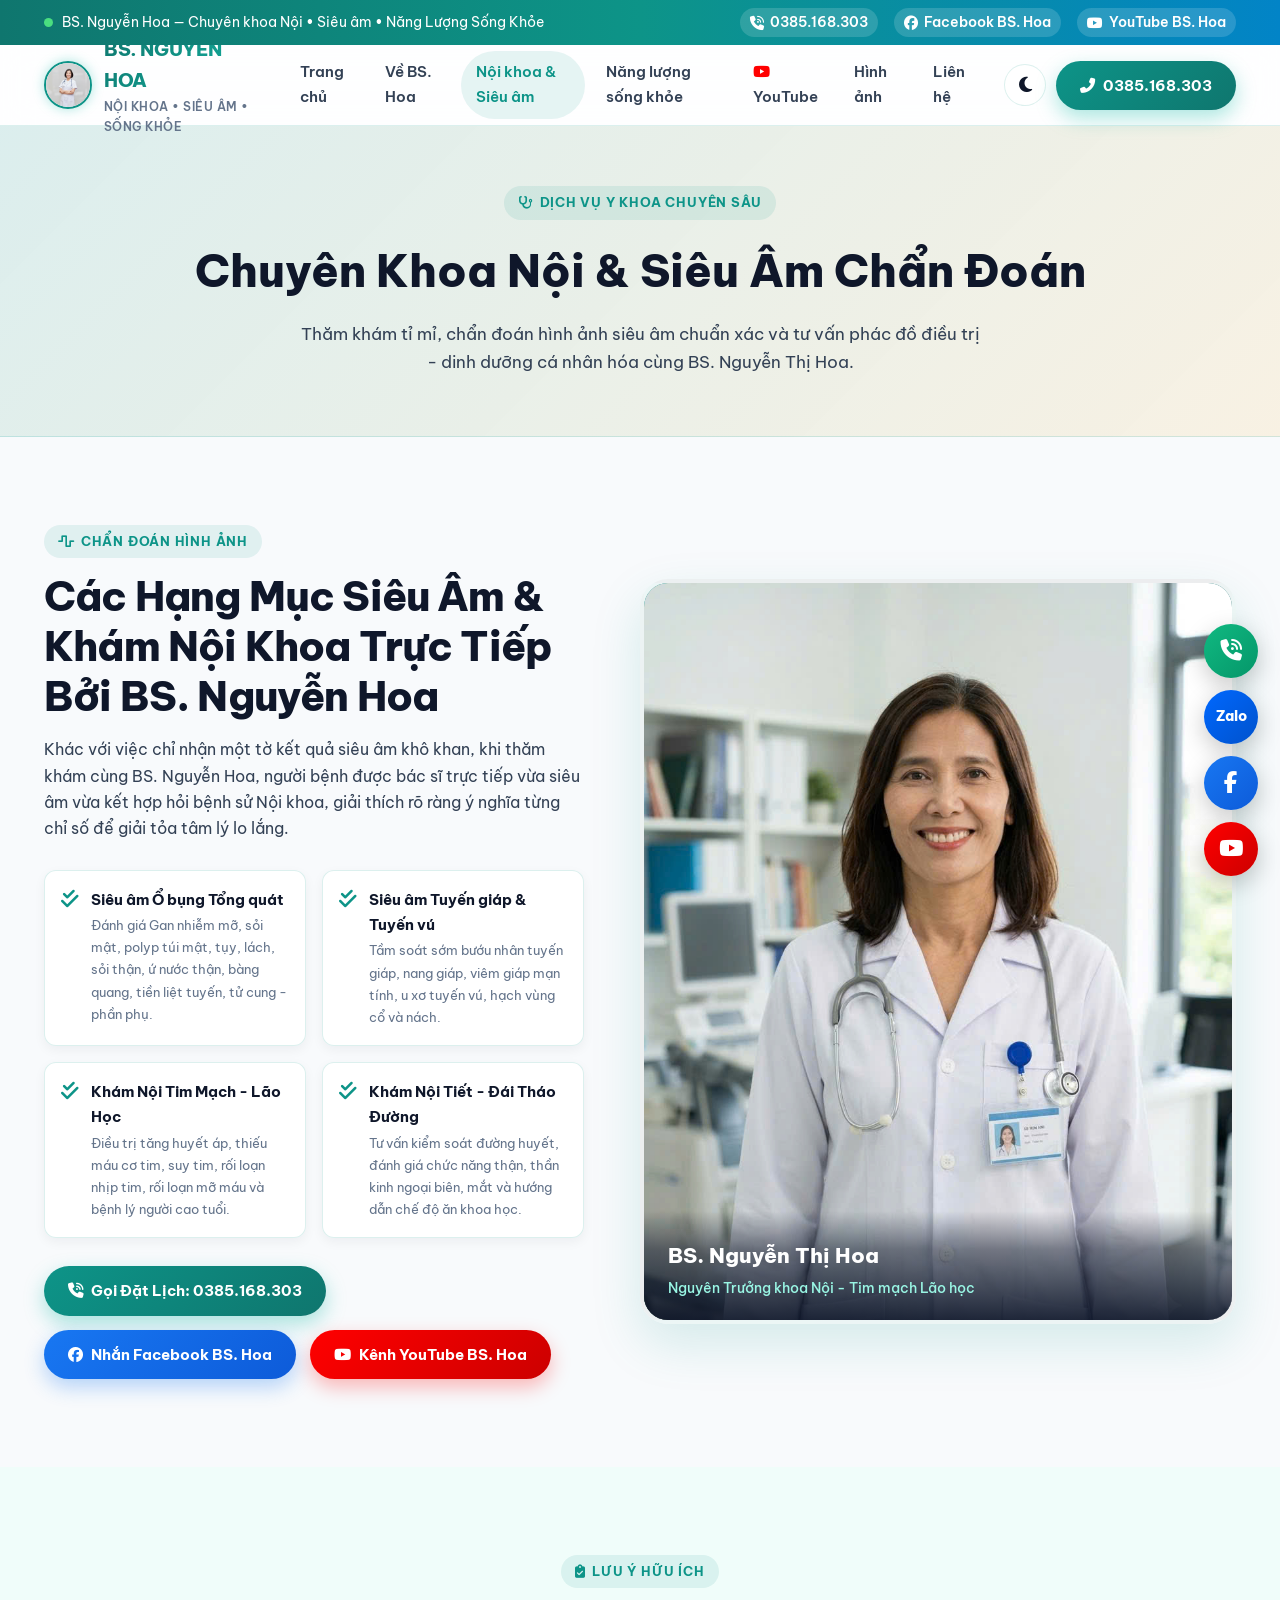
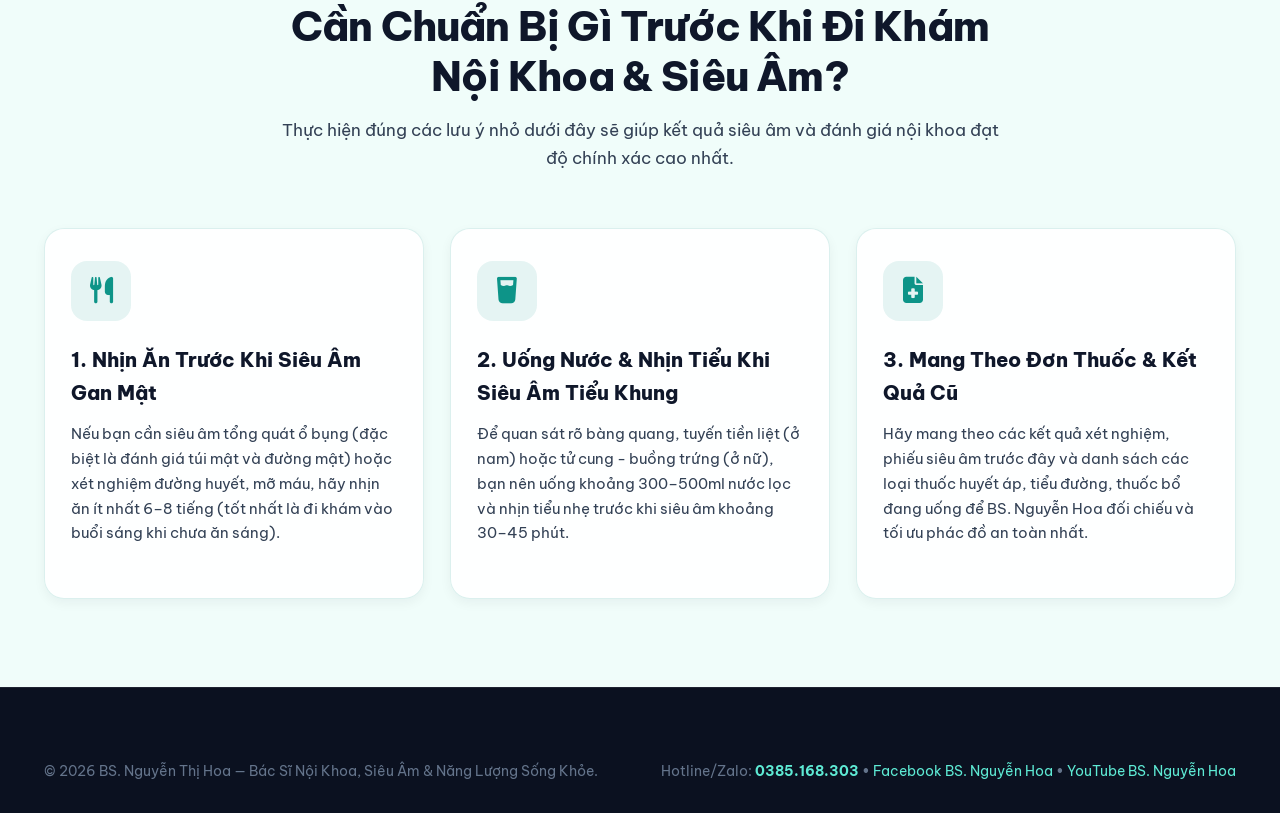
==== commit 05d4ece0: "Tích hợp Kênh YouTube chính thức BS HOA – Nội khoa & Siêu âm vào toàn bộ website" ====
--- a/dich-vu.html
+++ b/dich-vu.html
@@ -21,6 +21,7 @@
             <div class="top-bar-right">
                 <a href="tel:0385168303" class="top-bar-link"><i class="fas fa-phone-volume"></i> 0385.168.303</a>
                 <a href="https://www.facebook.com/nguyen.thi.hoa.527569/" target="_blank" rel="noopener" class="top-bar-link"><i class="fab fa-facebook"></i> Facebook BS. Hoa</a>
+                <a href="https://www.youtube.com/channel/UCOmWdSjtMU1UV4ehUA4cRUQ" target="_blank" rel="noopener" class="top-bar-link"><i class="fab fa-youtube"></i> YouTube BS. Hoa</a>
             </div>
         </div>
     </div>
@@ -40,6 +41,7 @@
                 <a href="index.html#gioi-thieu" class="nav-link">Về BS. Hoa</a>
                 <a href="dich-vu.html" class="nav-link active">Nội khoa & Siêu âm</a>
                 <a href="nang-luong-song-khoe.html" class="nav-link">Năng lượng sống khỏe</a>
+                <a href="index.html#kenh-youtube" class="nav-link"><i class="fab fa-youtube" style="color:#ff0000;"></i> YouTube</a>
                 <a href="index.html#thu-vien-anh" class="nav-link">Hình ảnh</a>
                 <a href="lien-he.html" class="nav-link">Liên hệ</a>
             </nav>
@@ -103,6 +105,7 @@
                 <div style="display:flex;gap:14px;flex-wrap:wrap;margin-top:24px;">
                     <a href="tel:0385168303" class="btn btn-primary"><i class="fas fa-phone-volume"></i> Gọi Đặt Lịch: 0385.168.303</a>
                     <a href="https://www.facebook.com/nguyen.thi.hoa.527569/" target="_blank" rel="noopener" class="btn btn-facebook"><i class="fab fa-facebook"></i> Nhắn Facebook BS. Hoa</a>
+                    <a href="https://www.youtube.com/channel/UCOmWdSjtMU1UV4ehUA4cRUQ" target="_blank" rel="noopener" class="btn btn-youtube"><i class="fab fa-youtube"></i> Kênh YouTube BS. Hoa</a>
                 </div>
             </div>
 
@@ -152,7 +155,7 @@
         <div class="container">
             <div class="footer-bottom" style="border-top:none;padding-top:0;">
                 <span>© 2026 BS. Nguyễn Thị Hoa — Bác Sĩ Nội Khoa, Siêu Âm & Năng Lượng Sống Khỏe.</span>
-                <span>Hotline/Zalo: <a href="tel:0385168303" style="color:#5eead4;font-weight:700;">0385.168.303</a> • <a href="https://www.facebook.com/nguyen.thi.hoa.527569/" target="_blank" rel="noopener" style="color:#5eead4;">Facebook BS. Nguyễn Hoa</a></span>
+                <span>Hotline/Zalo: <a href="tel:0385168303" style="color:#5eead4;font-weight:700;">0385.168.303</a> • <a href="https://www.facebook.com/nguyen.thi.hoa.527569/" target="_blank" rel="noopener" style="color:#5eead4;">Facebook BS. Nguyễn Hoa</a> • <a href="https://www.youtube.com/channel/UCOmWdSjtMU1UV4ehUA4cRUQ" target="_blank" rel="noopener" style="color:#5eead4;">YouTube BS. Nguyễn Hoa</a></span>
             </div>
         </div>
     </footer>
@@ -161,6 +164,7 @@
         <a href="tel:0385168303" class="float-btn phone" aria-label="Gọi điện"><i class="fas fa-phone-volume"></i><span class="float-tooltip">Gọi ngay: 0385.168.303</span></a>
         <a href="https://zalo.me/0385168303" target="_blank" rel="noopener" class="float-btn zalo" aria-label="Chat Zalo">Zalo<span class="float-tooltip">Nhắn Zalo: 0385.168.303</span></a>
         <a href="https://www.facebook.com/nguyen.thi.hoa.527569/" target="_blank" rel="noopener" class="float-btn fb" aria-label="Facebook"><i class="fab fa-facebook-f"></i><span class="float-tooltip">Facebook BS. Nguyễn Hoa</span></a>
+        <a href="https://www.youtube.com/channel/UCOmWdSjtMU1UV4ehUA4cRUQ" target="_blank" rel="noopener" class="float-btn yt" aria-label="YouTube"><i class="fab fa-youtube"></i><span class="float-tooltip">Kênh YouTube BS. Nguyễn Hoa</span></a>
     </div>
 
     <div class="lightbox-modal" id="lightboxModal">
--- a/style.css
+++ b/style.css
@@ -332,6 +332,18 @@
     box-shadow: 0 12px 28px rgba(24, 119, 242, 0.45);
 }
 
+.btn-youtube {
+    background: linear-gradient(135deg, #ff0000 0%, #cc0000 100%);
+    color: #ffffff;
+    box-shadow: 0 8px 20px rgba(255, 0, 0, 0.28);
+}
+
+.btn-youtube:hover {
+    transform: translateY(-2px);
+    box-shadow: 0 12px 28px rgba(255, 0, 0, 0.45);
+    color: #ffffff;
+}
+
 .btn-outline {
     background: var(--bg-card);
     color: var(--primary);
@@ -1259,6 +1271,10 @@
 
 .float-btn.fb {
     background: linear-gradient(135deg, #1877f2, #0d5bd9);
+}
+
+.float-btn.yt {
+    background: linear-gradient(135deg, #ff0000, #cc0000);
 }
 
 .float-tooltip {
@@ -1393,13 +1409,180 @@
 }
 
 /* ==========================================================================
+   VIDEO CHỮA LÀNH SHOWCASE (9:16 REELS PLAYER & 10 STEPS)
+   ========================================================================== */
+.video-showcase-grid {
+    display: grid;
+    grid-template-columns: 380px 1fr;
+    gap: 48px;
+    align-items: center;
+    background: var(--bg-card);
+    border: 1px solid var(--border-color);
+    border-radius: var(--radius-lg);
+    padding: 40px;
+    box-shadow: var(--shadow-lg);
+}
+
+.video-player-frame {
+    position: relative;
+    border-radius: 24px;
+    overflow: hidden;
+    box-shadow: 0 20px 45px rgba(15, 23, 42, 0.22);
+    border: 4px solid var(--primary);
+    background: #0f172a;
+    aspect-ratio: 9 / 16;
+    max-width: 360px;
+    margin: 0 auto;
+    width: 100%;
+}
+
+.video-player-frame video {
+    width: 100%;
+    height: 100%;
+    object-fit: cover;
+    display: block;
+}
+
+.healing-steps-grid {
+    display: grid;
+    grid-template-columns: repeat(2, 1fr);
+    gap: 14px;
+    margin-top: 22px;
+}
+
+.healing-step-item {
+    display: flex;
+    align-items: flex-start;
+    gap: 12px;
+    padding: 13px 16px;
+    border-radius: var(--radius-sm);
+    background: var(--bg-alt);
+    border: 1px solid var(--border-color);
+    transition: var(--transition);
+}
+
+.healing-step-item:hover {
+    transform: translateY(-2px);
+    border-color: var(--primary);
+    box-shadow: var(--shadow-sm);
+}
+
+.step-num {
+    width: 28px;
+    height: 28px;
+    border-radius: 50%;
+    background: linear-gradient(135deg, var(--primary), var(--primary-dark));
+    color: #fff;
+    font-size: 0.8rem;
+    font-weight: 800;
+    display: inline-flex;
+    align-items: center;
+    justify-content: center;
+    flex-shrink: 0;
+    margin-top: 2px;
+}
+
+.healing-step-item strong {
+    display: block;
+    font-size: 0.92rem;
+    color: var(--text-main);
+}
+
+.healing-step-item span {
+    font-size: 0.82rem;
+    color: var(--text-secondary);
+}
+
+/* ==========================================================================
+   PHIM 3D Y KHOA 16:9 SHOWCASE (HỆ TIÊU HÓA)
+   ========================================================================== */
+.movie-showcase-card {
+    background: var(--bg-card);
+    border: 1px solid var(--border-color);
+    border-radius: var(--radius-lg);
+    padding: 40px;
+    box-shadow: var(--shadow-lg);
+    margin-top: 48px;
+}
+
+.movie-showcase-grid {
+    display: grid;
+    grid-template-columns: 1.15fr 0.85fr;
+    gap: 36px;
+    align-items: start;
+}
+
+.movie-player-16-9 {
+    position: relative;
+    border-radius: 20px;
+    overflow: hidden;
+    box-shadow: 0 20px 45px rgba(15, 23, 42, 0.22);
+    border: 4px solid var(--primary);
+    background: #0f172a;
+    aspect-ratio: 16 / 9;
+    width: 100%;
+}
+
+.movie-player-16-9 video {
+    width: 100%;
+    height: 100%;
+    object-fit: cover;
+    display: block;
+}
+
+.chapter-pills {
+    display: flex;
+    flex-wrap: wrap;
+    gap: 8px;
+    margin-top: 14px;
+}
+
+.chapter-pill {
+    display: inline-flex;
+    align-items: center;
+    gap: 6px;
+    padding: 7px 12px;
+    border-radius: var(--radius-full);
+    background: var(--bg-alt);
+    border: 1px solid var(--border-color);
+    color: var(--text-main);
+    font-size: 0.8rem;
+    font-weight: 600;
+    cursor: pointer;
+    transition: var(--transition);
+}
+
+.chapter-pill:hover {
+    background: var(--primary);
+    color: #fff;
+    border-color: var(--primary);
+    transform: translateY(-2px);
+}
+
+.chapter-pill code {
+    font-weight: 800;
+    color: var(--primary);
+    background: var(--primary-soft);
+    padding: 2px 6px;
+    border-radius: 6px;
+    font-size: 0.76rem;
+}
+
+.chapter-pill:hover code {
+    color: #fff;
+    background: rgba(255, 255, 255, 0.2);
+}
+
+/* ==========================================================================
    RESPONSIVE MEDIA QUERIES
    ========================================================================== */
 @media (max-width: 1024px) {
     .hero-grid,
     .about-grid,
     .bmi-wrapper,
-    .contact-grid {
+    .contact-grid,
+    .video-showcase-grid,
+    .movie-showcase-grid {
         grid-template-columns: 1fr;
     }
 
@@ -1453,7 +1636,8 @@
     .credentials-list,
     .hero-stats,
     .form-row,
-    .footer-grid {
+    .footer-grid,
+    .healing-steps-grid {
         grid-template-columns: 1fr;
     }
 
@@ -1463,7 +1647,8 @@
 
     .bmi-wrapper,
     .contact-info-card,
-    .contact-form-card {
+    .contact-form-card,
+    .video-showcase-grid {
         padding: 26px 20px;
     }
 }
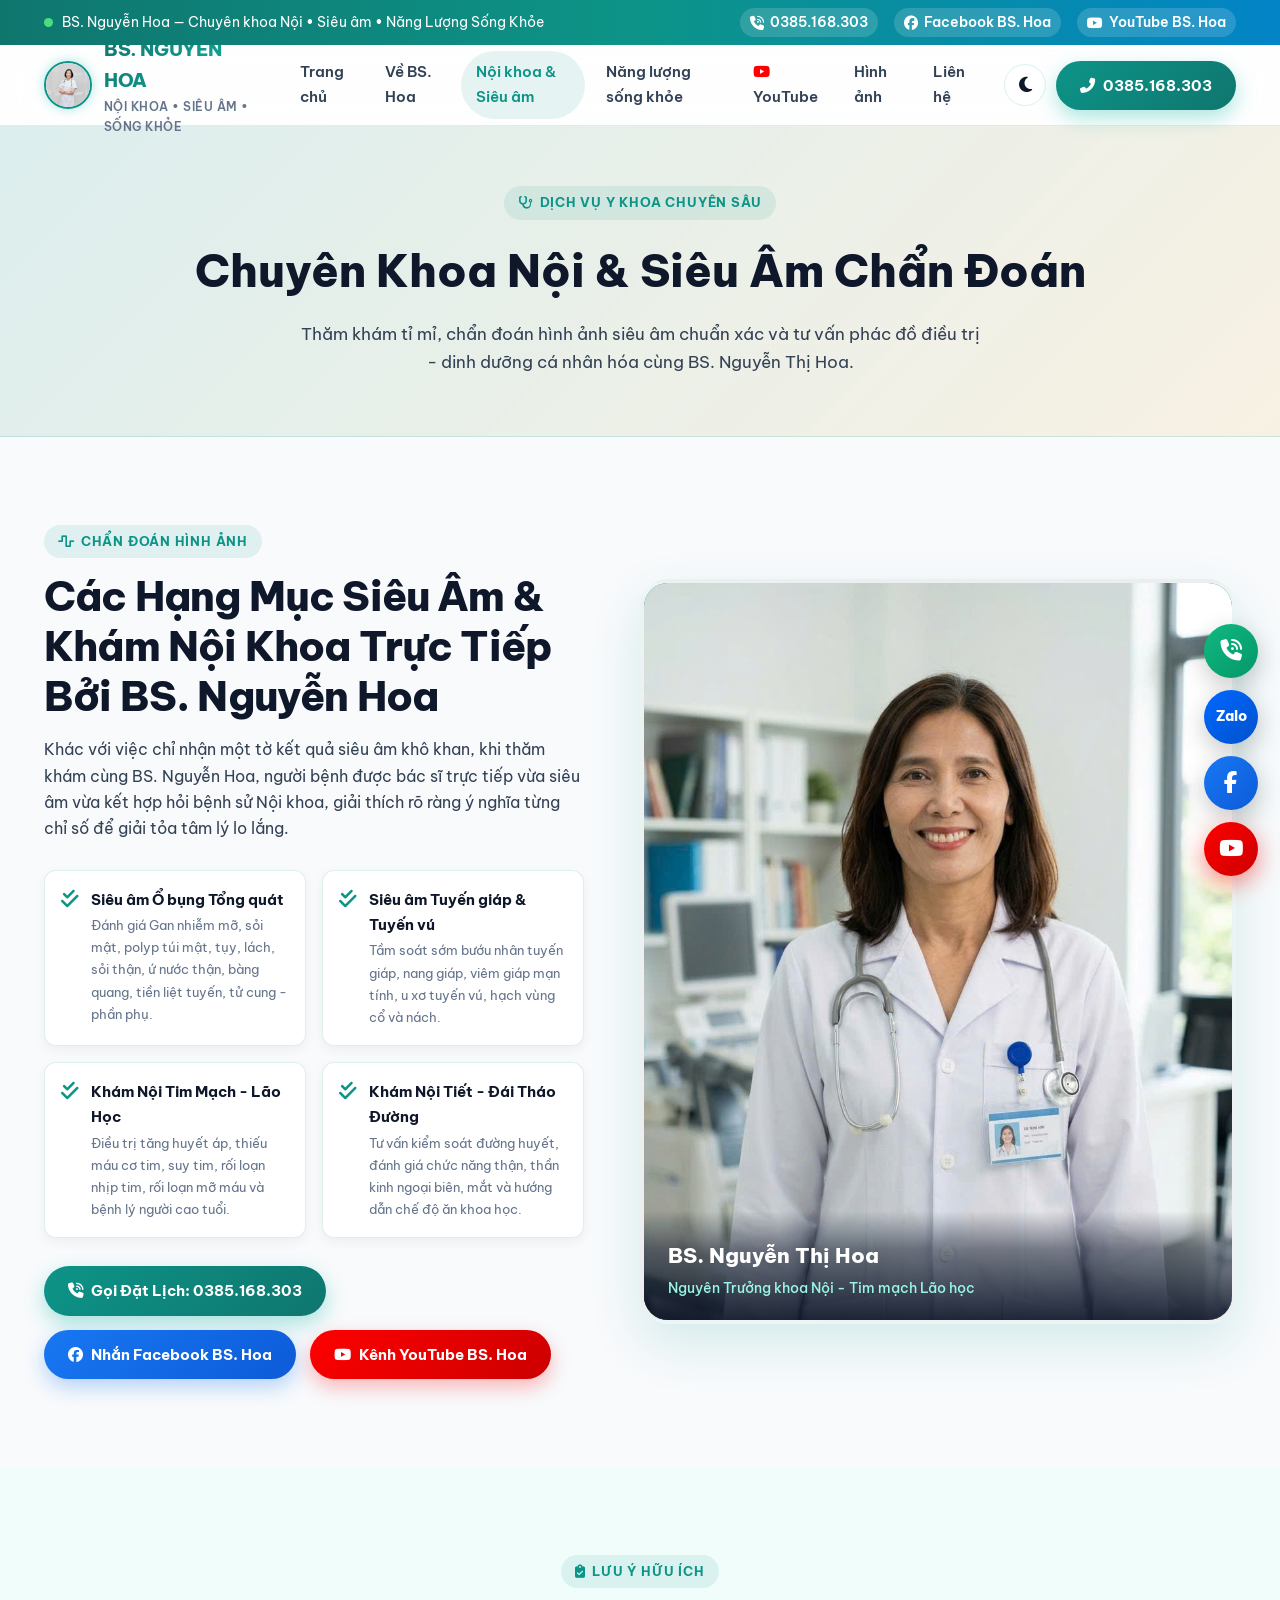
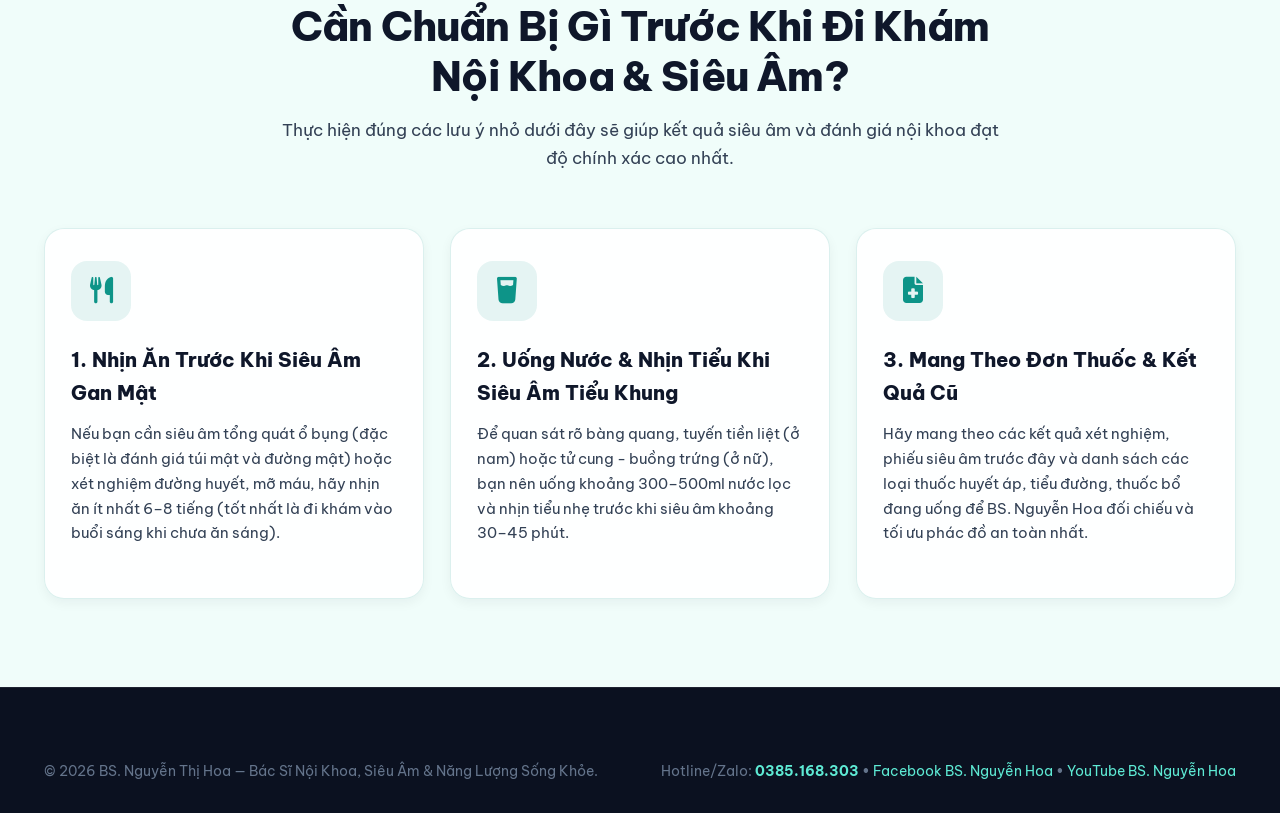
==== commit 8226fb31: "Làm nổi bật nút biểu tượng YouTube góc màn hình như Zalo và Facebook" ====
--- a/dich-vu.html
+++ b/dich-vu.html
@@ -9,7 +9,7 @@
     <link rel="preconnect" href="https://fonts.gstatic.com" crossorigin>
     <link href="https://fonts.googleapis.com/css2?family=Be+Vietnam+Pro:ital,wght@0,400;0,500;0,600;0,700;0,800;1,400&display=swap" rel="stylesheet">
     <link rel="stylesheet" href="https://cdnjs.cloudflare.com/ajax/libs/font-awesome/6.5.1/css/all.min.css">
-    <link rel="stylesheet" href="style.css">
+    <link rel="stylesheet" href="style.css?v=20261113">
 </head>
 <body>
 
--- a/style.css
+++ b/style.css
@@ -1275,6 +1275,14 @@
 
 .float-btn.yt {
     background: linear-gradient(135deg, #ff0000, #cc0000);
+    animation: pulseYoutube 2.2s infinite;
+    box-shadow: 0 8px 24px rgba(255, 0, 0, 0.45);
+}
+
+@keyframes pulseYoutube {
+    0% { box-shadow: 0 0 0 0 rgba(255, 0, 0, 0.7); }
+    70% { box-shadow: 0 0 0 14px rgba(255, 0, 0, 0); }
+    100% { box-shadow: 0 0 0 0 rgba(255, 0, 0, 0); }
 }
 
 .float-tooltip {
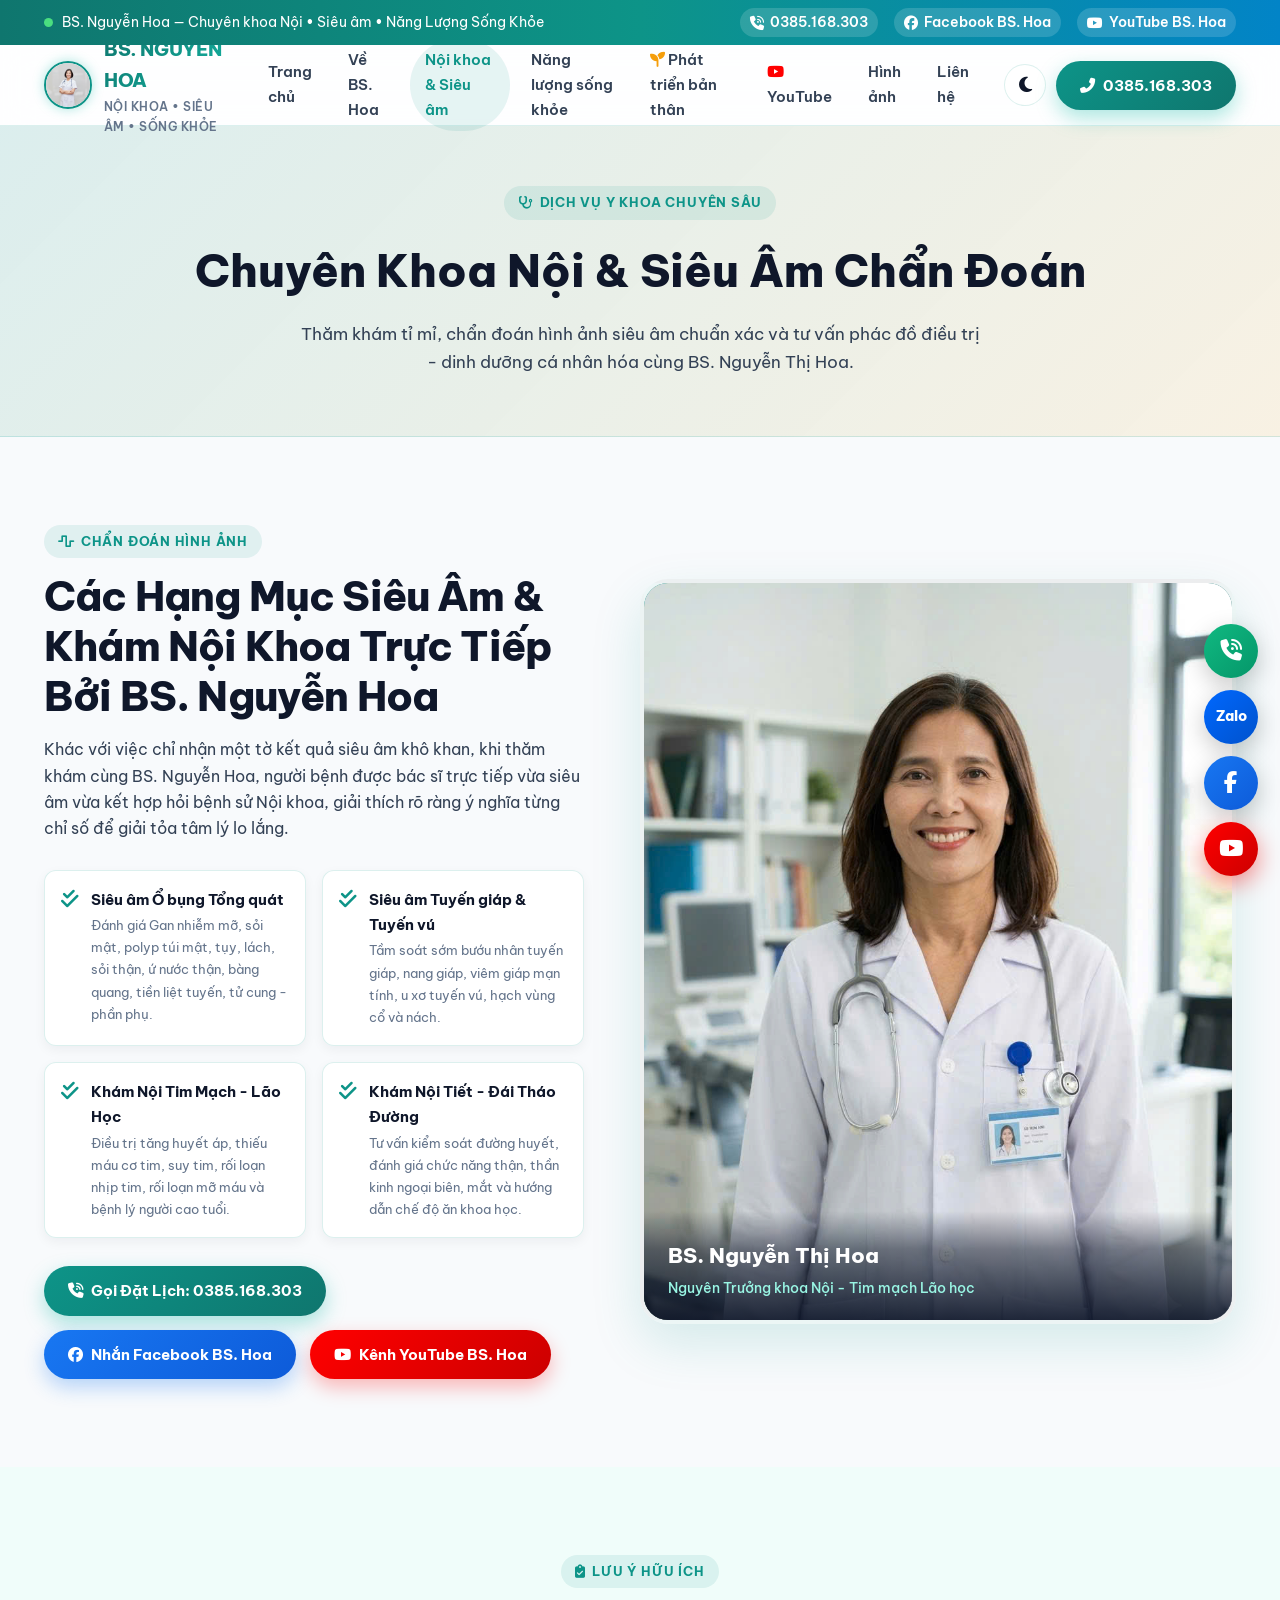
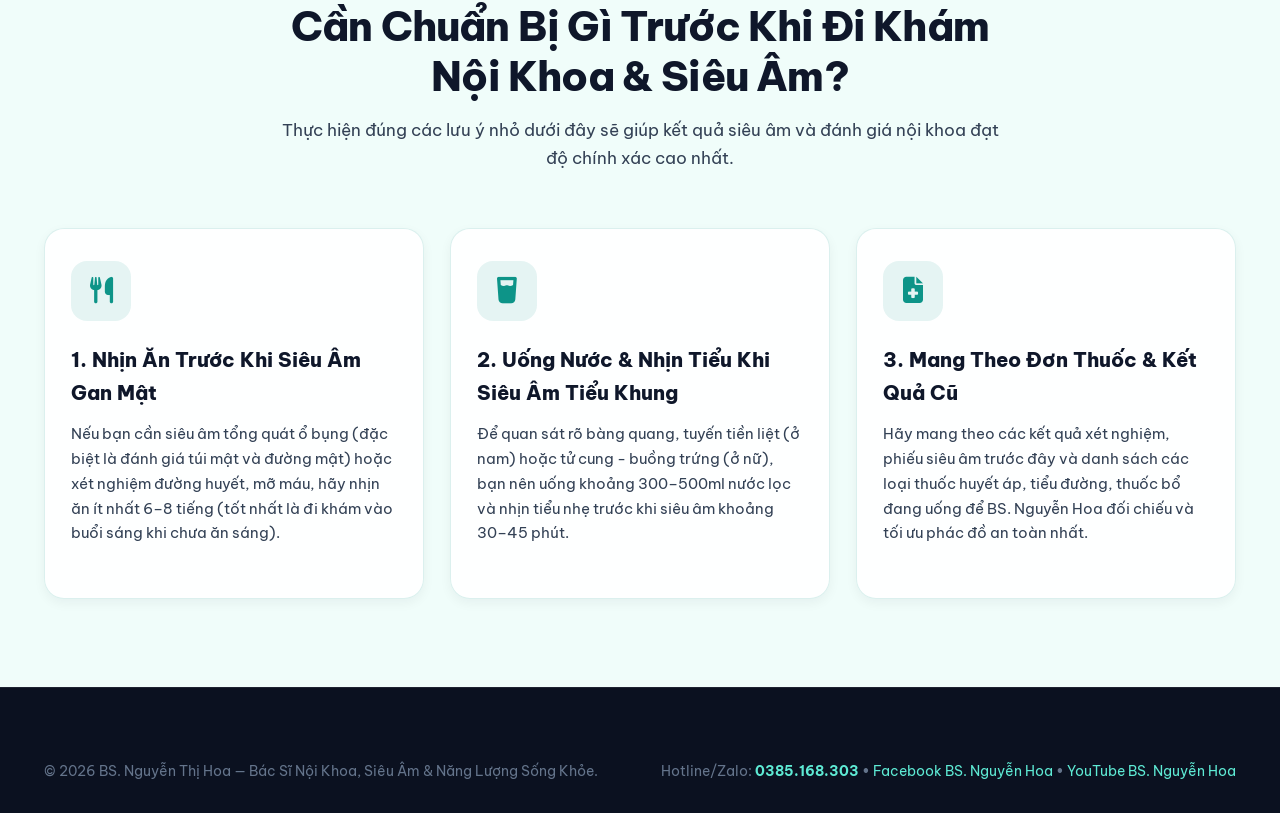
==== commit 8db38082: "Thêm chuyên mục Phát Triển Bản Thân & bài giảng 4D Nhật Ký Của Nhà Giả Kim (Bản Đầy Đủ 15 trang)" ====
--- a/dich-vu.html
+++ b/dich-vu.html
@@ -41,6 +41,7 @@
                 <a href="index.html#gioi-thieu" class="nav-link">Về BS. Hoa</a>
                 <a href="dich-vu.html" class="nav-link active">Nội khoa & Siêu âm</a>
                 <a href="nang-luong-song-khoe.html" class="nav-link">Năng lượng sống khỏe</a>
+                <a href="index.html#phat-trien-ban-than" class="nav-link"><i class="fas fa-seedling" style="color:var(--accent);"></i> Phát triển bản thân</a>
                 <a href="index.html#kenh-youtube" class="nav-link"><i class="fab fa-youtube" style="color:#ff0000;"></i> YouTube</a>
                 <a href="index.html#thu-vien-anh" class="nav-link">Hình ảnh</a>
                 <a href="lien-he.html" class="nav-link">Liên hệ</a>
